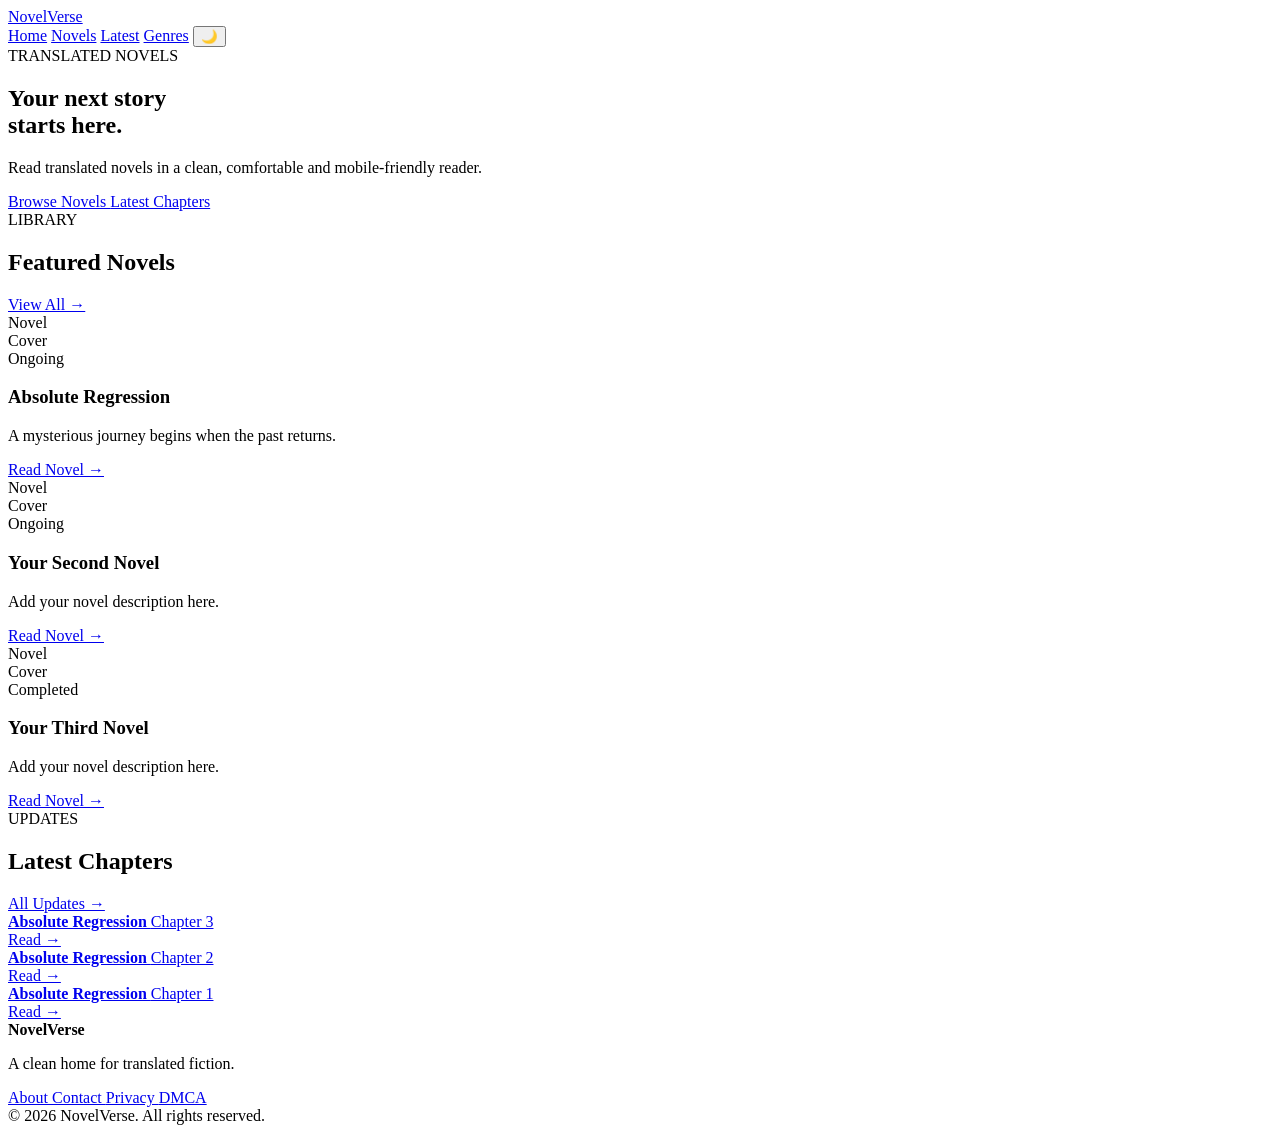
==== index.html @ ca8df64e "Create index.html" ====
<!DOCTYPE html>
<html lang="en">
<head>
    <meta charset="UTF-8">

    <meta name="viewport"
          content="width=device-width, initial-scale=1.0">

    <meta name="description"
          content="Read translated novels online with a clean and comfortable reading experience.">

    <meta name="robots"
          content="index, follow">

    <title>NovelVerse — Read Translated Novels</title>

    <link rel="stylesheet" href="assets/css/style.css">
</head>

<body>

<header class="site-header">

    <div class="container header-inner">

        <a href="index.html" class="logo">
            NovelVerse
        </a>

        <nav class="nav">

            <a href="index.html">Home</a>

            <a href="novels.html">Novels</a>

            <a href="latest.html">Latest</a>

            <a href="genres.html">Genres</a>

            <button id="themeToggle"
                    class="theme-btn"
                    aria-label="Toggle dark mode">
                🌙
            </button>

        </nav>

    </div>

</header>


<main>

<section class="hero">

    <div class="container hero-content">

        <div>

            <span class="hero-label">
                TRANSLATED NOVELS
            </span>

            <h1>
                Your next story<br>
                starts here.
            </h1>

            <p>
                Read translated novels in a clean,
                comfortable and mobile-friendly reader.
            </p>

            <div class="hero-buttons">

                <a href="novels.html"
                   class="btn primary">
                    Browse Novels
                </a>

                <a href="latest.html"
                   class="btn secondary">
                    Latest Chapters
                </a>

            </div>

        </div>

    </div>

</section>


<section class="section">

    <div class="container">

        <div class="section-heading">

            <div>

                <span class="eyebrow">
                    LIBRARY
                </span>

                <h2>
                    Featured Novels
                </h2>

            </div>

            <a href="novels.html">
                View All →
            </a>

        </div>


        <div class="novel-grid">

            <article class="novel-card">

                <div class="novel-cover">
                    <span>Novel<br>Cover</span>
                </div>

                <div class="novel-info">

                    <span class="badge">
                        Ongoing
                    </span>

                    <h3>
                        Absolute Regression
                    </h3>

                    <p>
                        A mysterious journey begins
                        when the past returns.
                    </p>

                    <a href="novels/absolute-regression/index.html">
                        Read Novel →
                    </a>

                </div>

            </article>


            <article class="novel-card">

                <div class="novel-cover">
                    <span>Novel<br>Cover</span>
                </div>

                <div class="novel-info">

                    <span class="badge">
                        Ongoing
                    </span>

                    <h3>
                        Your Second Novel
                    </h3>

                    <p>
                        Add your novel description here.
                    </p>

                    <a href="#">
                        Read Novel →
                    </a>

                </div>

            </article>


            <article class="novel-card">

                <div class="novel-cover">
                    <span>Novel<br>Cover</span>
                </div>

                <div class="novel-info">

                    <span class="badge">
                        Completed
                    </span>

                    <h3>
                        Your Third Novel
                    </h3>

                    <p>
                        Add your novel description here.
                    </p>

                    <a href="#">
                        Read Novel →
                    </a>

                </div>

            </article>

        </div>

    </div>

</section>


<section class="section latest-section">

    <div class="container">

        <div class="section-heading">

            <div>

                <span class="eyebrow">
                    UPDATES
                </span>

                <h2>
                    Latest Chapters
                </h2>

            </div>

            <a href="latest.html">
                All Updates →
            </a>

        </div>


        <div class="chapter-list">

            <a href="#"
               class="chapter-row">

                <div>
                    <strong>
                        Absolute Regression
                    </strong>

                    <span>
                        Chapter 3
                    </span>
                </div>

                <span>
                    Read →
                </span>

            </a>


            <a href="#"
               class="chapter-row">

                <div>
                    <strong>
                        Absolute Regression
                    </strong>

                    <span>
                        Chapter 2
                    </span>
                </div>

                <span>
                    Read →
                </span>

            </a>


            <a href="#"
               class="chapter-row">

                <div>
                    <strong>
                        Absolute Regression
                    </strong>

                    <span>
                        Chapter 1
                    </span>
                </div>

                <span>
                    Read →
                </span>

            </a>

        </div>

    </div>

</section>

</main>


<footer class="footer">

    <div class="container footer-inner">

        <div>

            <strong>
                NovelVerse
            </strong>

            <p>
                A clean home for translated fiction.
            </p>

        </div>


        <div class="footer-links">

            <a href="about.html">
                About
            </a>

            <a href="contact.html">
                Contact
            </a>

            <a href="privacy.html">
                Privacy
            </a>

            <a href="dmca.html">
                DMCA
            </a>

        </div>

    </div>

    <div class="container copyright">

        © 2026 NovelVerse. All rights reserved.

    </div>

</footer>


<script src="assets/js/main.js"></script>

</body>
</html>
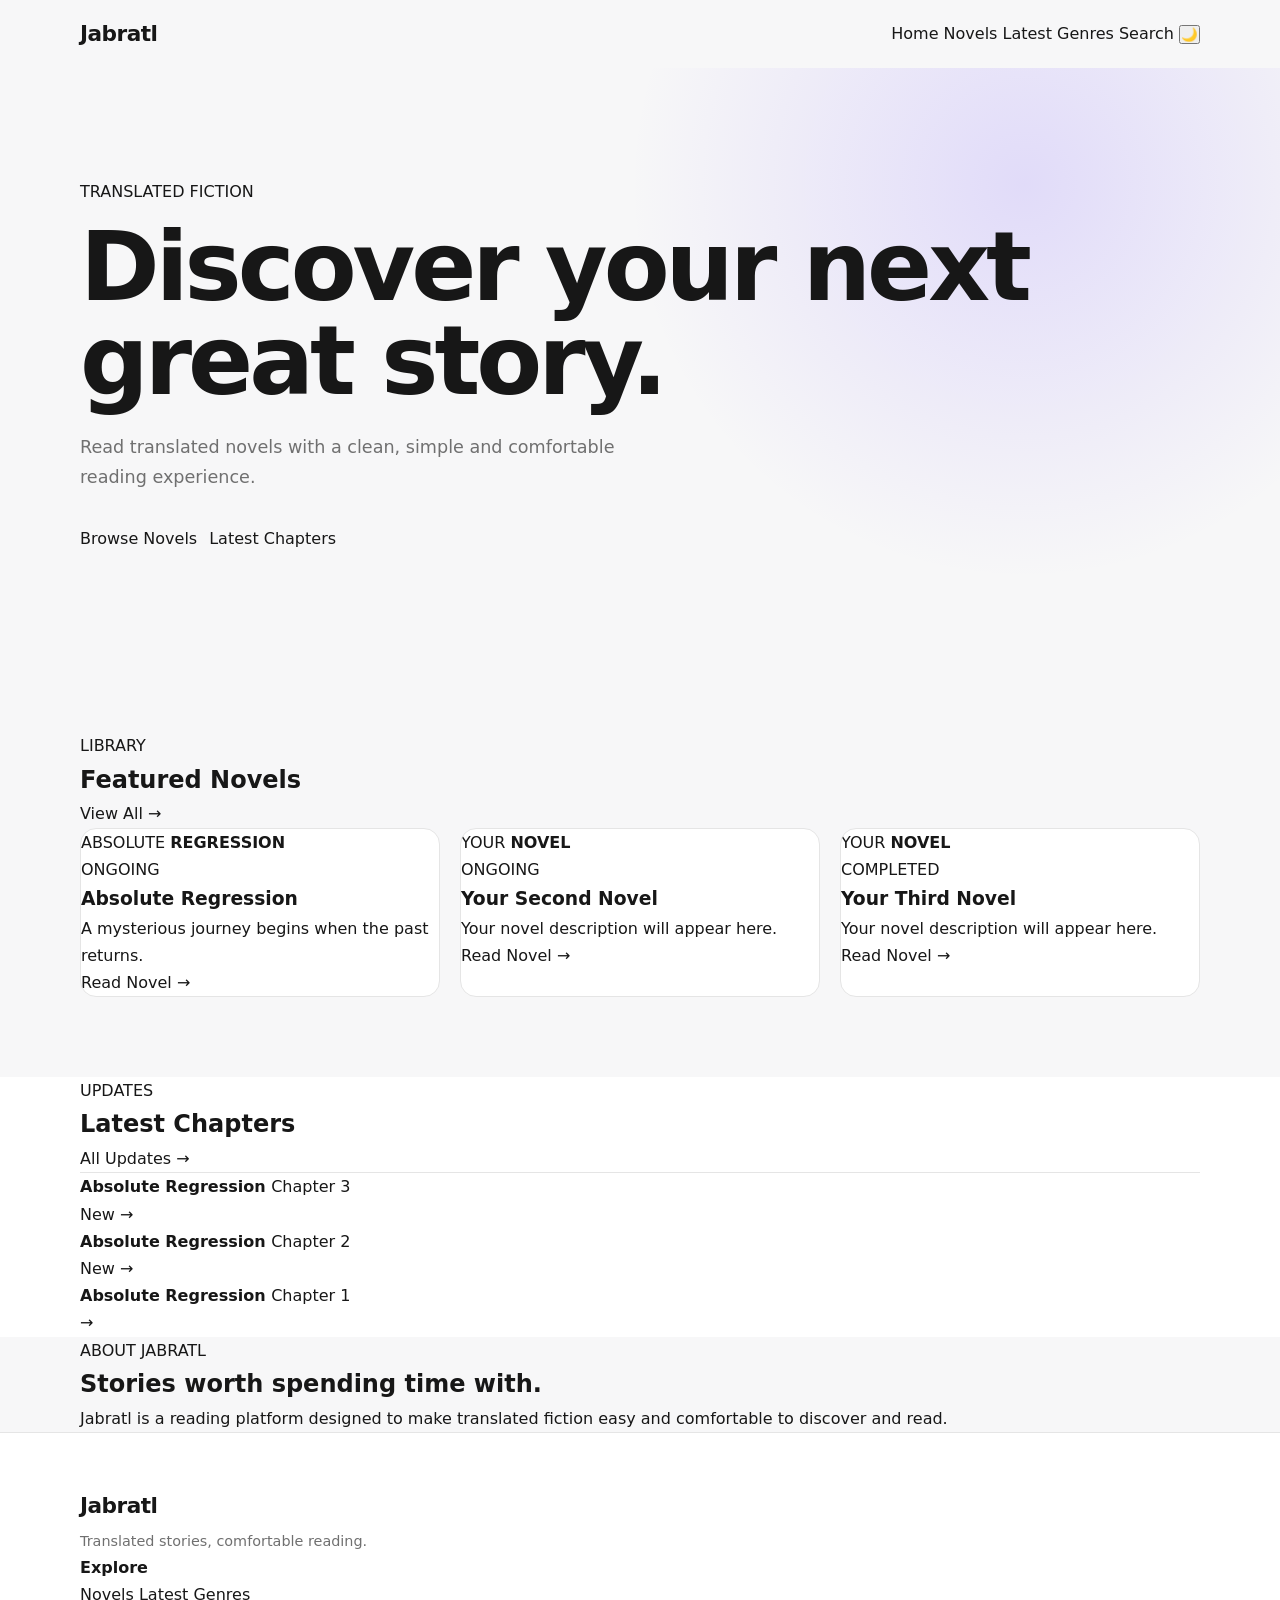
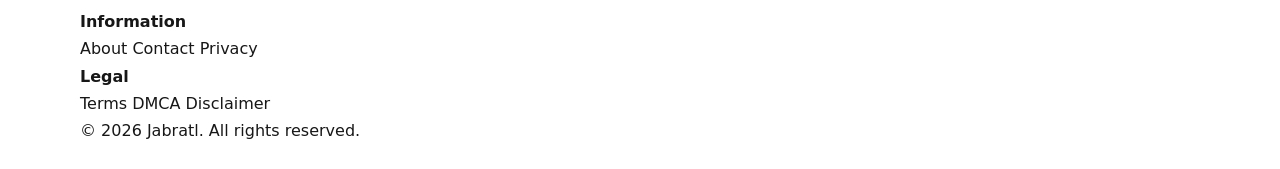
==== commit 1a2a9863: "Update index.html" ====
--- a/index.html
+++ b/index.html
@@ -1,46 +1,73 @@
 <!DOCTYPE html>
 <html lang="en">
+
 <head>
+
     <meta charset="UTF-8">
 
     <meta name="viewport"
           content="width=device-width, initial-scale=1.0">
 
     <meta name="description"
-          content="Read translated novels online with a clean and comfortable reading experience.">
+          content="Jabratl — Read translated novels online in a clean and comfortable reading environment.">
 
     <meta name="robots"
           content="index, follow">
 
-    <title>NovelVerse — Read Translated Novels</title>
-
-    <link rel="stylesheet" href="assets/css/style.css">
+    <meta name="theme-color"
+          content="#111111">
+
+    <title>Jabratl — Read Translated Novels</title>
+
+    <link rel="stylesheet"
+          href="assets/css/style.css">
+
 </head>
 
+
 <body>
 
-<header class="site-header">
+<header class="header">
 
     <div class="container header-inner">
 
-        <a href="index.html" class="logo">
-            NovelVerse
+        <a href="index.html"
+           class="logo">
+
+            Jabratl
+
         </a>
 
-        <nav class="nav">
-
-            <a href="index.html">Home</a>
-
-            <a href="novels.html">Novels</a>
-
-            <a href="latest.html">Latest</a>
-
-            <a href="genres.html">Genres</a>
-
-            <button id="themeToggle"
-                    class="theme-btn"
-                    aria-label="Toggle dark mode">
+
+        <nav class="navigation">
+
+            <a href="index.html">
+                Home
+            </a>
+
+            <a href="novels.html">
+                Novels
+            </a>
+
+            <a href="latest.html">
+                Latest
+            </a>
+
+            <a href="genres.html">
+                Genres
+            </a>
+
+            <a href="search.html">
+                Search
+            </a>
+
+            <button
+                id="themeToggle"
+                class="theme-toggle"
+                aria-label="Toggle dark mode">
+
                 🌙
+
             </button>
 
         </nav>
@@ -52,36 +79,52 @@
 
 <main>
 
+
+<!-- HERO -->
+
 <section class="hero">
 
-    <div class="container hero-content">
-
-        <div>
-
-            <span class="hero-label">
-                TRANSLATED NOVELS
-            </span>
+    <div class="container hero-container">
+
+        <div class="hero-text">
+
+            <div class="hero-tag">
+                TRANSLATED FICTION
+            </div>
+
 
             <h1>
-                Your next story<br>
-                starts here.
+
+                Discover your next
+                <span>great story.</span>
+
             </h1>
 
+
             <p>
-                Read translated novels in a clean,
-                comfortable and mobile-friendly reader.
+
+                Read translated novels with a
+                clean, simple and comfortable
+                reading experience.
+
             </p>
 
+
             <div class="hero-buttons">
 
                 <a href="novels.html"
-                   class="btn primary">
+                   class="button button-primary">
+
                     Browse Novels
+
                 </a>
 
+
                 <a href="latest.html"
-                   class="btn secondary">
+                   class="button button-outline">
+
                     Latest Chapters
+
                 </a>
 
             </div>
@@ -93,17 +136,20 @@
 </section>
 
 
+
+<!-- FEATURED NOVELS -->
+
 <section class="section">
 
     <div class="container">
 
-        <div class="section-heading">
+        <div class="section-header">
 
             <div>
 
-                <span class="eyebrow">
+                <div class="small-title">
                     LIBRARY
-                </span>
+                </div>
 
                 <h2>
                     Featured Novels
@@ -111,38 +157,68 @@
 
             </div>
 
-            <a href="novels.html">
+
+            <a href="novels.html"
+               class="view-all">
+
                 View All →
-            </a>
-
-        </div>
+
+            </a>
+
+        </div>
+
 
 
         <div class="novel-grid">
 
+
+            <!-- NOVEL 1 -->
+
             <article class="novel-card">
 
-                <div class="novel-cover">
-                    <span>Novel<br>Cover</span>
-                </div>
-
-                <div class="novel-info">
-
-                    <span class="badge">
-                        Ongoing
-                    </span>
+                <a href="novels/absolute-regression/index.html"
+                   class="cover">
+
+                    <div class="cover-placeholder">
+
+                        <span>
+                            ABSOLUTE
+                        </span>
+
+                        <strong>
+                            REGRESSION
+                        </strong>
+
+                    </div>
+
+                </a>
+
+
+                <div class="novel-content">
+
+                    <div class="status">
+                        ONGOING
+                    </div>
+
 
                     <h3>
                         Absolute Regression
                     </h3>
 
+
                     <p>
+
                         A mysterious journey begins
                         when the past returns.
+
                     </p>
 
-                    <a href="novels/absolute-regression/index.html">
+
+                    <a href="novels/absolute-regression/index.html"
+                       class="read-link">
+
                         Read Novel →
+
                     </a>
 
                 </div>
@@ -150,28 +226,54 @@
             </article>
 
 
+
+            <!-- NOVEL 2 -->
+
             <article class="novel-card">
 
-                <div class="novel-cover">
-                    <span>Novel<br>Cover</span>
-                </div>
-
-                <div class="novel-info">
-
-                    <span class="badge">
-                        Ongoing
-                    </span>
+                <a href="#"
+                   class="cover">
+
+                    <div class="cover-placeholder">
+
+                        <span>
+                            YOUR
+                        </span>
+
+                        <strong>
+                            NOVEL
+                        </strong>
+
+                    </div>
+
+                </a>
+
+
+                <div class="novel-content">
+
+                    <div class="status">
+                        ONGOING
+                    </div>
+
 
                     <h3>
                         Your Second Novel
                     </h3>
 
+
                     <p>
-                        Add your novel description here.
+
+                        Your novel description
+                        will appear here.
+
                     </p>
 
-                    <a href="#">
+
+                    <a href="#"
+                       class="read-link">
+
                         Read Novel →
+
                     </a>
 
                 </div>
@@ -179,28 +281,54 @@
             </article>
 
 
+
+            <!-- NOVEL 3 -->
+
             <article class="novel-card">
 
-                <div class="novel-cover">
-                    <span>Novel<br>Cover</span>
-                </div>
-
-                <div class="novel-info">
-
-                    <span class="badge">
-                        Completed
-                    </span>
+                <a href="#"
+                   class="cover">
+
+                    <div class="cover-placeholder">
+
+                        <span>
+                            YOUR
+                        </span>
+
+                        <strong>
+                            NOVEL
+                        </strong>
+
+                    </div>
+
+                </a>
+
+
+                <div class="novel-content">
+
+                    <div class="status">
+                        COMPLETED
+                    </div>
+
 
                     <h3>
                         Your Third Novel
                     </h3>
 
+
                     <p>
-                        Add your novel description here.
+
+                        Your novel description
+                        will appear here.
+
                     </p>
 
-                    <a href="#">
+
+                    <a href="#"
+                       class="read-link">
+
                         Read Novel →
+
                     </a>
 
                 </div>
@@ -214,17 +342,20 @@
 </section>
 
 
-<section class="section latest-section">
+
+<!-- LATEST CHAPTERS -->
+
+<section class="latest-section">
 
     <div class="container">
 
-        <div class="section-heading">
+        <div class="section-header">
 
             <div>
 
-                <span class="eyebrow">
+                <div class="small-title">
                     UPDATES
-                </span>
+                </div>
 
                 <h2>
                     Latest Chapters
@@ -232,19 +363,26 @@
 
             </div>
 
-            <a href="latest.html">
+
+            <a href="latest.html"
+               class="view-all">
+
                 All Updates →
-            </a>
-
-        </div>
+
+            </a>
+
+        </div>
+
 
 
         <div class="chapter-list">
 
+
             <a href="#"
-               class="chapter-row">
+               class="chapter">
 
                 <div>
+
                     <strong>
                         Absolute Regression
                     </strong>
@@ -252,19 +390,29 @@
                     <span>
                         Chapter 3
                     </span>
-                </div>
-
-                <span>
-                    Read →
-                </span>
-
-            </a>
+
+                </div>
+
+
+                <div class="chapter-right">
+
+                    <span>
+                        New
+                    </span>
+
+                    →
+
+                </div>
+
+            </a>
+
 
 
             <a href="#"
-               class="chapter-row">
+               class="chapter">
 
                 <div>
+
                     <strong>
                         Absolute Regression
                     </strong>
@@ -272,19 +420,29 @@
                     <span>
                         Chapter 2
                     </span>
-                </div>
-
-                <span>
-                    Read →
-                </span>
-
-            </a>
+
+                </div>
+
+
+                <div class="chapter-right">
+
+                    <span>
+                        New
+                    </span>
+
+                    →
+
+                </div>
+
+            </a>
+
 
 
             <a href="#"
-               class="chapter-row">
+               class="chapter">
 
                 <div>
+
                     <strong>
                         Absolute Regression
                     </strong>
@@ -292,11 +450,15 @@
                     <span>
                         Chapter 1
                     </span>
-                </div>
-
-                <span>
-                    Read →
-                </span>
+
+                </div>
+
+
+                <div class="chapter-right">
+
+                    →
+
+                </div>
 
             </a>
 
@@ -306,27 +468,95 @@
 
 </section>
 
+
+
+<!-- ABOUT -->
+
+<section class="about-section">
+
+    <div class="container about-container">
+
+        <div>
+
+            <div class="small-title">
+                ABOUT JABRATL
+            </div>
+
+            <h2>
+                Stories worth spending
+                time with.
+            </h2>
+
+        </div>
+
+
+        <p>
+
+            Jabratl is a reading platform
+            designed to make translated
+            fiction easy and comfortable
+            to discover and read.
+
+        </p>
+
+    </div>
+
+</section>
+
+
 </main>
 
 
+
+<!-- FOOTER -->
+
 <footer class="footer">
 
-    <div class="container footer-inner">
-
-        <div>
-
-            <strong>
-                NovelVerse
-            </strong>
+    <div class="container footer-top">
+
+
+        <div class="footer-brand">
+
+            <div class="logo">
+                Jabratl
+            </div>
 
             <p>
-                A clean home for translated fiction.
+                Translated stories,
+                comfortable reading.
             </p>
 
         </div>
 
 
-        <div class="footer-links">
+
+        <div class="footer-column">
+
+            <h4>
+                Explore
+            </h4>
+
+            <a href="novels.html">
+                Novels
+            </a>
+
+            <a href="latest.html">
+                Latest
+            </a>
+
+            <a href="genres.html">
+                Genres
+            </a>
+
+        </div>
+
+
+
+        <div class="footer-column">
+
+            <h4>
+                Information
+            </h4>
 
             <a href="about.html">
                 About
@@ -340,24 +570,46 @@
                 Privacy
             </a>
 
+        </div>
+
+
+
+        <div class="footer-column">
+
+            <h4>
+                Legal
+            </h4>
+
+            <a href="terms.html">
+                Terms
+            </a>
+
             <a href="dmca.html">
                 DMCA
             </a>
 
-        </div>
+            <a href="disclaimer.html">
+                Disclaimer
+            </a>
+
+        </div>
+
 
     </div>
 
-    <div class="container copyright">
-
-        © 2026 NovelVerse. All rights reserved.
+
+    <div class="container footer-bottom">
+
+        © 2026 Jabratl. All rights reserved.
 
     </div>
 
 </footer>
 
 
+
 <script src="assets/js/main.js"></script>
 
 </body>
+
 </html>
--- a/assets/css/style.css
+++ b/assets/css/style.css
@@ -0,0 +1,445 @@
+:root {
+    --bg: #f7f7f8;
+    --surface: #ffffff;
+    --text: #171717;
+    --muted: #707070;
+    --border: #e5e5e5;
+    --accent: #6d4aff;
+    --accent-dark: #5536d6;
+    --header: rgba(255,255,255,.88);
+}
+
+* {
+    box-sizing: border-box;
+    margin: 0;
+    padding: 0;
+}
+
+html {
+    scroll-behavior: smooth;
+}
+
+body {
+    font-family:
+        Inter,
+        system-ui,
+        -apple-system,
+        BlinkMacSystemFont,
+        "Segoe UI",
+        sans-serif;
+
+    background: var(--bg);
+    color: var(--text);
+    line-height: 1.7;
+}
+
+a {
+    color: inherit;
+    text-decoration: none;
+}
+
+.container {
+    width: min(1120px, calc(100% - 32px));
+    margin: auto;
+}
+
+
+/* HEADER */
+
+.site-header {
+    position: sticky;
+    top: 0;
+    z-index: 100;
+
+    background: var(--header);
+    backdrop-filter: blur(12px);
+
+    border-bottom: 1px solid var(--border);
+}
+
+.header-inner {
+    height: 68px;
+
+    display: flex;
+    align-items: center;
+    justify-content: space-between;
+}
+
+.logo {
+    font-size: 1.35rem;
+    font-weight: 800;
+    letter-spacing: -0.5px;
+}
+
+.nav {
+    display: flex;
+    align-items: center;
+    gap: 22px;
+}
+
+.nav a {
+    font-size: .92rem;
+    color: var(--muted);
+}
+
+.nav a:hover {
+    color: var(--text);
+}
+
+.theme-btn {
+    border: 1px solid var(--border);
+    background: var(--surface);
+
+    width: 38px;
+    height: 38px;
+
+    border-radius: 50%;
+
+    cursor: pointer;
+}
+
+
+/* HERO */
+
+.hero {
+    padding: 110px 0 100px;
+
+    background:
+        radial-gradient(
+            circle at 80% 20%,
+            rgba(109,74,255,.16),
+            transparent 35%
+        );
+}
+
+.hero-content {
+    max-width: 850px;
+}
+
+.hero-label,
+.eyebrow {
+    color: var(--accent);
+
+    font-size: .75rem;
+    font-weight: 800;
+
+    letter-spacing: 2px;
+}
+
+.hero h1 {
+    margin-top: 15px;
+
+    font-size:
+        clamp(3rem, 8vw, 6rem);
+
+    line-height: .98;
+
+    letter-spacing: -4px;
+}
+
+.hero p {
+    max-width: 580px;
+
+    margin-top: 25px;
+
+    color: var(--muted);
+
+    font-size: 1.1rem;
+}
+
+.hero-buttons {
+    display: flex;
+    gap: 12px;
+
+    margin-top: 32px;
+
+    flex-wrap: wrap;
+}
+
+.btn {
+    display: inline-flex;
+
+    padding: 12px 20px;
+
+    border-radius: 10px;
+
+    font-weight: 700;
+}
+
+.primary {
+    background: var(--accent);
+    color: white;
+}
+
+.primary:hover {
+    background: var(--accent-dark);
+}
+
+.secondary {
+    background: var(--surface);
+    border: 1px solid var(--border);
+}
+
+
+/* SECTIONS */
+
+.section {
+    padding: 80px 0;
+}
+
+.section-heading {
+    display: flex;
+
+    justify-content: space-between;
+    align-items: end;
+
+    margin-bottom: 30px;
+}
+
+.section-heading h2 {
+    margin-top: 5px;
+
+    font-size: 2rem;
+
+    letter-spacing: -1px;
+}
+
+.section-heading > a {
+    color: var(--accent);
+    font-weight: 700;
+}
+
+
+/* NOVELS */
+
+.novel-grid {
+    display: grid;
+
+    grid-template-columns:
+        repeat(3, 1fr);
+
+    gap: 20px;
+}
+
+.novel-card {
+    overflow: hidden;
+
+    background: var(--surface);
+
+    border: 1px solid var(--border);
+
+    border-radius: 16px;
+
+    transition:
+        transform .2s,
+        box-shadow .2s;
+}
+
+.novel-card:hover {
+    transform: translateY(-4px);
+
+    box-shadow:
+        0 12px 35px rgba(0,0,0,.08);
+}
+
+.novel-cover {
+    aspect-ratio: 3 / 4;
+
+    display: grid;
+    place-items: center;
+
+    background:
+        linear-gradient(
+            135deg,
+            #171717,
+            #4a4a4a
+        );
+
+    color: white;
+
+    font-size: 1.3rem;
+
+    font-weight: 800;
+
+    text-align: center;
+}
+
+.novel-info {
+    padding: 20px;
+}
+
+.badge {
+    display: inline-block;
+
+    padding: 4px 9px;
+
+    border-radius: 20px;
+
+    background: rgba(109,74,255,.1);
+
+    color: var(--accent);
+
+    font-size: .72rem;
+
+    font-weight: 800;
+}
+
+.novel-info h3 {
+    margin-top: 10px;
+
+    font-size: 1.2rem;
+}
+
+.novel-info p {
+    margin: 8px 0 15px;
+
+    color: var(--muted);
+
+    font-size: .9rem;
+}
+
+.novel-info a {
+    color: var(--accent);
+
+    font-weight: 700;
+
+    font-size: .9rem;
+}
+
+
+/* CHAPTERS */
+
+.latest-section {
+    background: var(--surface);
+}
+
+.chapter-list {
+    border-top: 1px solid var(--border);
+}
+
+.chapter-row {
+    display: flex;
+
+    justify-content: space-between;
+    align-items: center;
+
+    padding: 20px 0;
+
+    border-bottom: 1px solid var(--border);
+}
+
+.chapter-row div {
+    display: flex;
+
+    flex-direction: column;
+}
+
+.chapter-row span {
+    color: var(--muted);
+
+    font-size: .85rem;
+}
+
+.chapter-row > span {
+    color: var(--accent);
+
+    font-weight: 700;
+}
+
+
+/* FOOTER */
+
+.footer {
+    padding: 55px 0 25px;
+
+    border-top: 1px solid var(--border);
+
+    background: var(--surface);
+}
+
+.footer-inner {
+    display: flex;
+
+    justify-content: space-between;
+
+    gap: 30px;
+}
+
+.footer p {
+    margin-top: 5px;
+
+    color: var(--muted);
+
+    font-size: .9rem;
+}
+
+.footer-links {
+    display: flex;
+
+    gap: 18px;
+
+    flex-wrap: wrap;
+
+    color: var(--muted);
+
+    font-size: .9rem;
+}
+
+.copyright {
+    margin-top: 40px;
+
+    padding-top: 20px;
+
+    border-top: 1px solid var(--border);
+
+    color: var(--muted);
+
+    font-size: .8rem;
+}
+
+
+/* DARK MODE */
+
+body.dark {
+    --bg: #101010;
+    --surface: #181818;
+    --text: #f4f4f4;
+    --muted: #a0a0a0;
+    --border: #2a2a2a;
+    --header: rgba(16,16,16,.9);
+}
+
+
+/* MOBILE */
+
+@media (max-width: 800px) {
+
+    .nav {
+        gap: 12px;
+    }
+
+    .nav a {
+        display: none;
+    }
+
+    .hero {
+        padding: 80px 0;
+    }
+
+    .hero h1 {
+        letter-spacing: -2px;
+    }
+
+    .novel-grid {
+        grid-template-columns: 1fr;
+    }
+
+    .section {
+        padding: 60px 0;
+    }
+
+    .footer-inner {
+        flex-direction: column;
+    }
+
+}
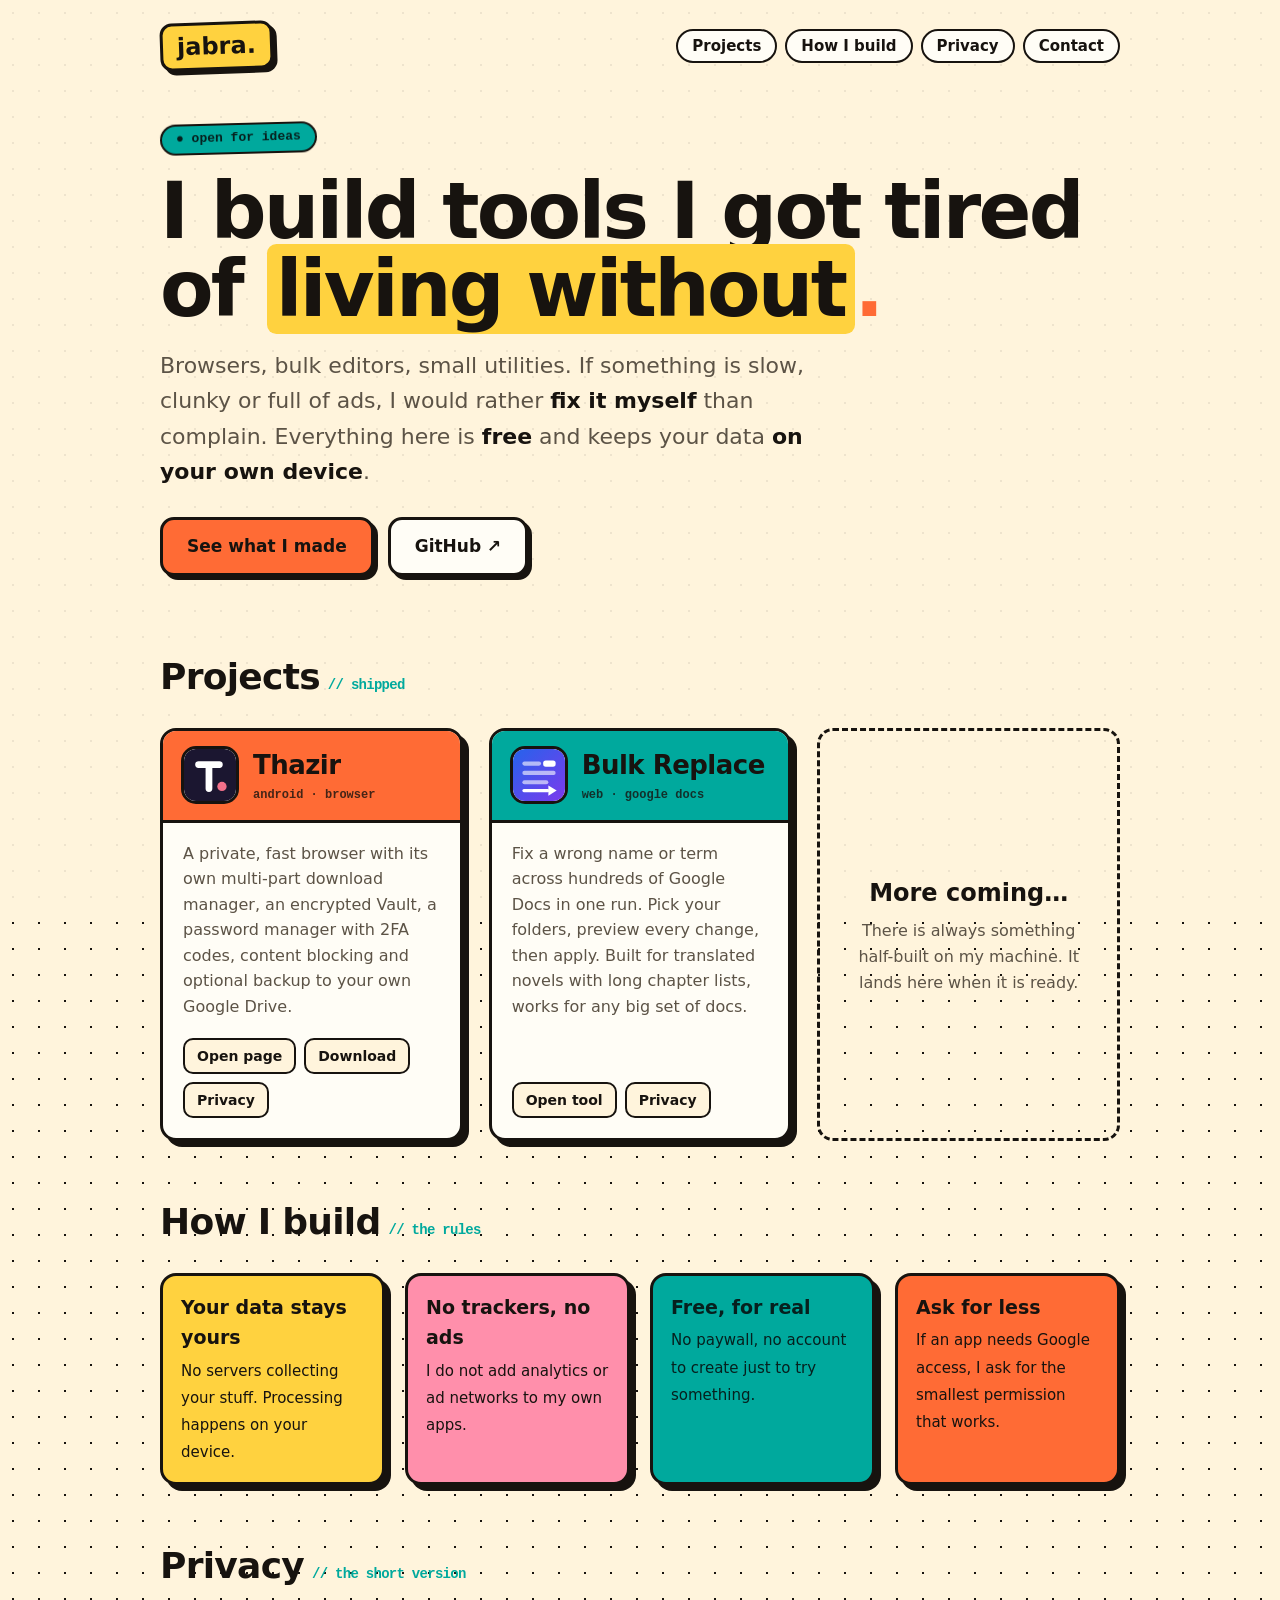
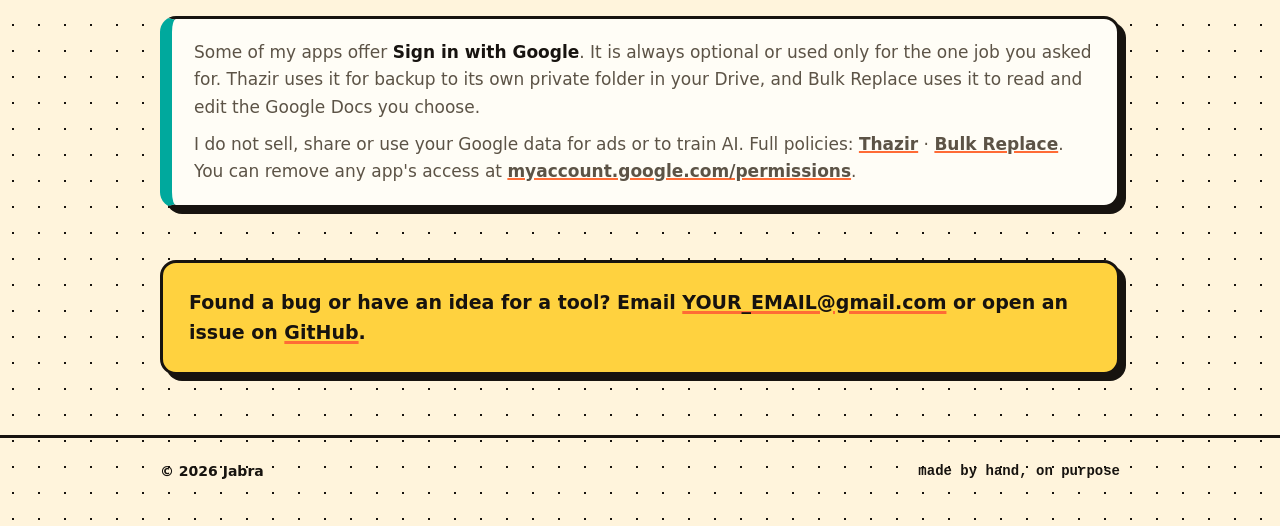
==== commit 807464d3: "Update index.html" ====
--- a/index.html
+++ b/index.html
@@ -1,615 +1,168 @@
 <!DOCTYPE html>
 <html lang="en">
+<head>
+<meta charset="utf-8">
+<meta name="viewport" content="width=device-width,initial-scale=1,viewport-fit=cover">
+<title>Jabra: I build tools I got tired of living without</title>
+<meta name="description" content="Jabra's corner of the internet: Thazir, a private Android browser, Bulk Replace, a bulk find-and-replace for Google Docs, and whatever I build next.">
+<link rel="icon" href="data:image/svg+xml,%3Csvg xmlns='http://www.w3.org/2000/svg' viewBox='0 0 100 100'%3E%3Crect width='100' height='100' rx='24' fill='%23ff6b35'/%3E%3Cpath d='M28 30h40M48 30v44' stroke='white' stroke-width='12' stroke-linecap='round'/%3E%3C/svg%3E">
+<style>
+:root{--paper:#fff4dc;--card:#fffdf6;--ink:#17130f;--mut:#5c5346;--or:#ff6b35;--tl:#00a99d;--yl:#ffd23f;--pk:#ff8fab;--sh:6px 6px 0 var(--ink)}
+@media(prefers-color-scheme:dark){:root{--paper:#15120e;--card:#1f1a14;--ink:#f6ead2;--mut:#b8ab94;--or:#ff7a45;--tl:#2dd4c4;--yl:#ffd23f;--pk:#ff8fab;--sh:6px 6px 0 #000}}
+*{box-sizing:border-box}
+html{scroll-behavior:smooth}
+body{margin:0;background:var(--paper);color:var(--ink);font:17px/1.6 "Trebuchet MS",system-ui,-apple-system,"Segoe UI",Roboto,Arial,sans-serif;padding:env(safe-area-inset-top) 0 env(safe-area-inset-bottom);
+background-image:radial-gradient(var(--ink) 1px,transparent 1.2px);background-size:26px 26px;background-position:0 0;background-attachment:local}
+body::before{content:"";position:fixed;inset:0;background:var(--paper);opacity:.93;z-index:-1}
+a{color:inherit}
+.w{max-width:1000px;margin:0 auto;padding:0 20px}
+.mono{font-family:ui-monospace,SFMono-Regular,Menlo,Consolas,"Liberation Mono",monospace}
+.box{background:var(--card);border:3px solid var(--ink);border-radius:16px;box-shadow:var(--sh)}
+nav{display:flex;justify-content:space-between;align-items:center;gap:12px;flex-wrap:wrap;padding:22px 0 8px}
+.brand{font-weight:900;font-size:24px;text-decoration:none;background:var(--yl);color:#17130f;border:3px solid var(--ink);border-radius:12px;padding:2px 14px;box-shadow:4px 4px 0 var(--ink);transform:rotate(-2deg);display:inline-block}
+nav .links{display:flex;gap:8px;flex-wrap:wrap}
+nav .links a{font-weight:700;font-size:15px;text-decoration:none;border:2.5px solid var(--ink);border-radius:999px;padding:3px 14px;background:var(--card)}
+nav .links a:hover{background:var(--or);color:#17130f}
+.hero{padding:44px 0 26px}
+.sticker{display:inline-block;font-size:13px;font-weight:700;background:var(--tl);color:#06201e;border:2.5px solid var(--ink);border-radius:999px;padding:3px 14px;margin-bottom:18px;transform:rotate(-1.5deg)}
+h1{font-size:clamp(40px,9vw,78px);line-height:1;margin:0 0 20px;font-weight:900;letter-spacing:-.035em}
+h1 mark{background:var(--yl);color:#17130f;padding:0 .12em;border-radius:.12em;box-decoration-break:clone;-webkit-box-decoration-break:clone}
+h1 .u{color:var(--or)}
+.lead{font-size:clamp(18px,3.6vw,22px);color:var(--mut);max-width:680px;margin:0 0 28px}
+.lead b{color:var(--ink)}
+.btns{display:flex;gap:14px;flex-wrap:wrap}
+.b{display:inline-block;padding:13px 24px;font-weight:800;text-decoration:none;border:3px solid var(--ink);border-radius:14px;box-shadow:4px 4px 0 var(--ink);transition:transform .12s,box-shadow .12s}
+.b:hover{transform:translate(3px,3px);box-shadow:1px 1px 0 var(--ink)}
+.b.p{background:var(--or);color:#17130f}
+.b.s{background:var(--card)}
+section{padding:46px 0 6px}
+h2{font-size:clamp(26px,5vw,36px);margin:0 0 22px;font-weight:900;letter-spacing:-.02em}
+h2 small{font-size:14px;font-weight:700;margin-left:8px;color:var(--tl)}
+.proj{display:grid;grid-template-columns:repeat(auto-fit,minmax(290px,1fr));gap:26px}
+.card{padding:0;display:flex;flex-direction:column;overflow:hidden;transition:transform .15s}
+.card:hover{transform:translate(-2px,-2px)}
+.card .top{padding:14px 18px;border-bottom:3px solid var(--ink);display:flex;align-items:center;gap:14px}
+.card.t1 .top{background:var(--or)}
+.card.t2 .top{background:var(--tl)}
+.card .top h3{margin:0;font-size:26px;font-weight:900;color:#17130f;letter-spacing:-.02em}
+.card .top .tags{font-size:12px;font-weight:700;color:#17130f;opacity:.8}
+.ic{width:58px;height:58px;flex:none;border:3px solid var(--ink);border-radius:15px;background:#fff}
+.card .bd{padding:18px 20px 20px;display:flex;flex-direction:column;flex:1}
+.card p{margin:0 0 18px;color:var(--mut);font-size:16px}
+.row{margin-top:auto;display:flex;flex-wrap:wrap;gap:8px}
+.row a{font-weight:800;font-size:14px;text-decoration:none;border:2.5px solid var(--ink);border-radius:10px;padding:5px 12px;background:var(--paper)}
+.row a:hover{background:var(--yl);color:#17130f}
+.soon{border-style:dashed;box-shadow:none;background:transparent;padding:24px;text-align:center;justify-content:center;align-items:center}
+.soon h3{margin:0 0 6px;font-size:24px;font-weight:900}
+.soon p{margin:0;color:var(--mut)}
+.rules{display:grid;grid-template-columns:repeat(auto-fit,minmax(220px,1fr));gap:20px}
+.rule{padding:16px 18px}
+.rule:nth-child(1){background:var(--yl);color:#17130f}
+.rule:nth-child(2){background:var(--pk);color:#17130f}
+.rule:nth-child(3){background:var(--tl);color:#06201e}
+.rule:nth-child(4){background:var(--or);color:#17130f}
+.rule b{display:block;font-size:19px;font-weight:900;margin-bottom:4px}
+.rule span{font-size:15px}
+.priv{padding:20px 22px;border-left-width:12px;border-left-color:var(--tl)}
+.priv p{margin:0 0 10px;color:var(--mut)}.priv p:last-child{margin:0}
+.priv b{color:var(--ink)}
+.priv a{font-weight:800;text-decoration-thickness:2px;text-decoration-color:var(--or)}
+.contact{padding:24px 26px;background:var(--yl);color:#17130f}
+.contact p{margin:0;font-size:19px;font-weight:600}
+.contact a{font-weight:900;text-decoration-thickness:3px;text-decoration-color:var(--or)}
+footer{margin-top:54px;border-top:3px solid var(--ink);padding:22px 0 44px;font-size:14px;font-weight:700}
+footer .w{display:flex;justify-content:space-between;flex-wrap:wrap;gap:8px}
+@media(prefers-reduced-motion:reduce){.b,.card{transition:none}}
+</style>
+</head>
+<body>
+<div class="w">
+<nav>
+  <a class="brand" href="#top">jabra.</a>
+  <div class="links"><a href="#projects">Projects</a><a href="#how">How I build</a><a href="#privacy">Privacy</a><a href="#contact">Contact</a></div>
+</nav>
 
-<head>
-
-    <meta charset="UTF-8">
-
-    <meta name="viewport"
-          content="width=device-width, initial-scale=1.0">
-
-    <meta name="description"
-          content="Jabratl — Read translated novels online in a clean and comfortable reading environment.">
-
-    <meta name="robots"
-          content="index, follow">
-
-    <meta name="theme-color"
-          content="#111111">
-
-    <title>Jabratl — Read Translated Novels</title>
-
-    <link rel="stylesheet"
-          href="assets/css/style.css">
-
-</head>
-
-
-<body>
-
-<header class="header">
-
-    <div class="container header-inner">
-
-        <a href="index.html"
-           class="logo">
-
-            Jabratl
-
-        </a>
-
-
-        <nav class="navigation">
-
-            <a href="index.html">
-                Home
-            </a>
-
-            <a href="novels.html">
-                Novels
-            </a>
-
-            <a href="latest.html">
-                Latest
-            </a>
-
-            <a href="genres.html">
-                Genres
-            </a>
-
-            <a href="search.html">
-                Search
-            </a>
-
-            <button
-                id="themeToggle"
-                class="theme-toggle"
-                aria-label="Toggle dark mode">
-
-                🌙
-
-            </button>
-
-        </nav>
-
-    </div>
-
+<header class="hero" id="top">
+  <span class="sticker mono">&#9679; open for ideas</span>
+  <h1>I build tools I got tired of <mark>living without</mark><span class="u">.</span></h1>
+  <p class="lead">Browsers, bulk editors, small utilities. If something is slow, clunky or full of ads, I would rather <b>fix it myself</b> than complain. Everything here is <b>free</b> and keeps your data <b>on your own device</b>.</p>
+  <div class="btns">
+    <a class="b p" href="#projects">See what I made</a>
+    <a class="b s" href="https://github.com/jabratl">GitHub &#8599;</a>
+  </div>
 </header>
 
+<section id="projects">
+  <h2>Projects<small class="mono">// shipped</small></h2>
+  <div class="proj">
 
-<main>
+    <article class="box card t1">
+      <div class="top">
+        <svg class="ic" viewBox="0 0 100 100" role="img" aria-label="Thazir icon"><rect width="100" height="100" rx="22" fill="#1b1630"/><path d="M28 30h40M48 30v46" stroke="#fff" stroke-width="13" stroke-linecap="round" fill="none"/><circle cx="73" cy="72" r="9" fill="#f2708a"/></svg>
+        <div><h3>Thazir</h3><div class="tags mono">android &middot; browser</div></div>
+      </div>
+      <div class="bd">
+        <p>A private, fast browser with its own multi-part download manager, an encrypted Vault, a password manager with 2FA codes, content blocking and optional backup to your own Google Drive.</p>
+        <div class="row">
+          <a href="https://jabratl.github.io/thazir/">Open page</a>
+          <a href="https://github.com/jabratl/Thazir/releases/latest">Download</a>
+          <a href="https://jabratl.github.io/thazir/thazir-privacy.html">Privacy</a>
+        </div>
+      </div>
+    </article>
 
+    <article class="box card t2">
+      <div class="top">
+        <svg class="ic" viewBox="0 0 100 100" role="img" aria-label="Bulk Replace icon"><defs><linearGradient id="g" x1="0" y1="0" x2="1" y2="1"><stop offset="0" stop-color="#2563eb"/><stop offset="1" stop-color="#7c3aed"/></linearGradient></defs><rect width="100" height="100" rx="22" fill="url(#g)"/><rect x="18" y="24" width="36" height="8" rx="4" fill="#fff" fill-opacity=".6"/><rect x="58" y="22" width="24" height="12" rx="5" fill="#fff"/><rect x="18" y="42" width="64" height="8" rx="4" fill="#fff" fill-opacity=".6"/><rect x="18" y="60" width="50" height="8" rx="4" fill="#fff" fill-opacity=".6"/><rect x="18" y="77" width="52" height="6" rx="3" fill="#fff"/><path d="M68 70l16 10-16 10z" fill="#fff"/></svg>
+        <div><h3>Bulk Replace</h3><div class="tags mono">web &middot; google docs</div></div>
+      </div>
+      <div class="bd">
+        <p>Fix a wrong name or term across hundreds of Google Docs in one run. Pick your folders, preview every change, then apply. Built for translated novels with long chapter lists, works for any big set of docs.</p>
+        <div class="row">
+          <a href="https://jabratl.github.io/bulk-replace/">Open tool</a>
+          <a href="https://jabratl.github.io/bulk-replace/privacy.html">Privacy</a>
+        </div>
+      </div>
+    </article>
 
-<!-- HERO -->
+    <article class="box card soon">
+      <h3>More coming&hellip;</h3>
+      <p>There is always something half-built on my machine. It lands here when it is ready.</p>
+    </article>
 
-<section class="hero">
-
-    <div class="container hero-container">
-
-        <div class="hero-text">
-
-            <div class="hero-tag">
-                TRANSLATED FICTION
-            </div>
-
-
-            <h1>
-
-                Discover your next
-                <span>great story.</span>
-
-            </h1>
-
-
-            <p>
-
-                Read translated novels with a
-                clean, simple and comfortable
-                reading experience.
-
-            </p>
-
-
-            <div class="hero-buttons">
-
-                <a href="novels.html"
-                   class="button button-primary">
-
-                    Browse Novels
-
-                </a>
-
-
-                <a href="latest.html"
-                   class="button button-outline">
-
-                    Latest Chapters
-
-                </a>
-
-            </div>
-
-        </div>
-
-    </div>
-
+  </div>
 </section>
 
-
-
-<!-- FEATURED NOVELS -->
-
-<section class="section">
-
-    <div class="container">
-
-        <div class="section-header">
-
-            <div>
-
-                <div class="small-title">
-                    LIBRARY
-                </div>
-
-                <h2>
-                    Featured Novels
-                </h2>
-
-            </div>
-
-
-            <a href="novels.html"
-               class="view-all">
-
-                View All →
-
-            </a>
-
-        </div>
-
-
-
-        <div class="novel-grid">
-
-
-            <!-- NOVEL 1 -->
-
-            <article class="novel-card">
-
-                <a href="novels/absolute-regression/index.html"
-                   class="cover">
-
-                    <div class="cover-placeholder">
-
-                        <span>
-                            ABSOLUTE
-                        </span>
-
-                        <strong>
-                            REGRESSION
-                        </strong>
-
-                    </div>
-
-                </a>
-
-
-                <div class="novel-content">
-
-                    <div class="status">
-                        ONGOING
-                    </div>
-
-
-                    <h3>
-                        Absolute Regression
-                    </h3>
-
-
-                    <p>
-
-                        A mysterious journey begins
-                        when the past returns.
-
-                    </p>
-
-
-                    <a href="novels/absolute-regression/index.html"
-                       class="read-link">
-
-                        Read Novel →
-
-                    </a>
-
-                </div>
-
-            </article>
-
-
-
-            <!-- NOVEL 2 -->
-
-            <article class="novel-card">
-
-                <a href="#"
-                   class="cover">
-
-                    <div class="cover-placeholder">
-
-                        <span>
-                            YOUR
-                        </span>
-
-                        <strong>
-                            NOVEL
-                        </strong>
-
-                    </div>
-
-                </a>
-
-
-                <div class="novel-content">
-
-                    <div class="status">
-                        ONGOING
-                    </div>
-
-
-                    <h3>
-                        Your Second Novel
-                    </h3>
-
-
-                    <p>
-
-                        Your novel description
-                        will appear here.
-
-                    </p>
-
-
-                    <a href="#"
-                       class="read-link">
-
-                        Read Novel →
-
-                    </a>
-
-                </div>
-
-            </article>
-
-
-
-            <!-- NOVEL 3 -->
-
-            <article class="novel-card">
-
-                <a href="#"
-                   class="cover">
-
-                    <div class="cover-placeholder">
-
-                        <span>
-                            YOUR
-                        </span>
-
-                        <strong>
-                            NOVEL
-                        </strong>
-
-                    </div>
-
-                </a>
-
-
-                <div class="novel-content">
-
-                    <div class="status">
-                        COMPLETED
-                    </div>
-
-
-                    <h3>
-                        Your Third Novel
-                    </h3>
-
-
-                    <p>
-
-                        Your novel description
-                        will appear here.
-
-                    </p>
-
-
-                    <a href="#"
-                       class="read-link">
-
-                        Read Novel →
-
-                    </a>
-
-                </div>
-
-            </article>
-
-        </div>
-
-    </div>
-
+<section id="how">
+  <h2>How I build<small class="mono">// the rules</small></h2>
+  <div class="rules">
+    <div class="box rule"><b>Your data stays yours</b><span>No servers collecting your stuff. Processing happens on your device.</span></div>
+    <div class="box rule"><b>No trackers, no ads</b><span>I do not add analytics or ad networks to my own apps.</span></div>
+    <div class="box rule"><b>Free, for real</b><span>No paywall, no account to create just to try something.</span></div>
+    <div class="box rule"><b>Ask for less</b><span>If an app needs Google access, I ask for the smallest permission that works.</span></div>
+  </div>
 </section>
 
-
-
-<!-- LATEST CHAPTERS -->
-
-<section class="latest-section">
-
-    <div class="container">
-
-        <div class="section-header">
-
-            <div>
-
-                <div class="small-title">
-                    UPDATES
-                </div>
-
-                <h2>
-                    Latest Chapters
-                </h2>
-
-            </div>
-
-
-            <a href="latest.html"
-               class="view-all">
-
-                All Updates →
-
-            </a>
-
-        </div>
-
-
-
-        <div class="chapter-list">
-
-
-            <a href="#"
-               class="chapter">
-
-                <div>
-
-                    <strong>
-                        Absolute Regression
-                    </strong>
-
-                    <span>
-                        Chapter 3
-                    </span>
-
-                </div>
-
-
-                <div class="chapter-right">
-
-                    <span>
-                        New
-                    </span>
-
-                    →
-
-                </div>
-
-            </a>
-
-
-
-            <a href="#"
-               class="chapter">
-
-                <div>
-
-                    <strong>
-                        Absolute Regression
-                    </strong>
-
-                    <span>
-                        Chapter 2
-                    </span>
-
-                </div>
-
-
-                <div class="chapter-right">
-
-                    <span>
-                        New
-                    </span>
-
-                    →
-
-                </div>
-
-            </a>
-
-
-
-            <a href="#"
-               class="chapter">
-
-                <div>
-
-                    <strong>
-                        Absolute Regression
-                    </strong>
-
-                    <span>
-                        Chapter 1
-                    </span>
-
-                </div>
-
-
-                <div class="chapter-right">
-
-                    →
-
-                </div>
-
-            </a>
-
-        </div>
-
-    </div>
-
+<section id="privacy">
+  <h2>Privacy<small class="mono">// the short version</small></h2>
+  <div class="box priv">
+    <p>Some of my apps offer <b>Sign in with Google</b>. It is always optional or used only for the one job you asked for. Thazir uses it for backup to its own private folder in your Drive, and Bulk Replace uses it to read and edit the Google Docs you choose.</p>
+    <p>I do not sell, share or use your Google data for ads or to train AI. Full policies: <a href="https://jabratl.github.io/thazir/thazir-privacy.html">Thazir</a> &middot; <a href="https://jabratl.github.io/bulk-replace/privacy.html">Bulk Replace</a>. You can remove any app's access at <a href="https://myaccount.google.com/permissions">myaccount.google.com/permissions</a>.</p>
+  </div>
 </section>
 
+<section id="contact">
+  <div class="box contact">
+    <p>Found a bug or have an idea for a tool? Email <a href="mailto:YOUR_EMAIL@gmail.com">YOUR_EMAIL@gmail.com</a> or open an issue on <a href="https://github.com/jabratl">GitHub</a>.</p>
+  </div>
+</section>
+</div>
 
-
-<!-- ABOUT -->
-
-<section class="about-section">
-
-    <div class="container about-container">
-
-        <div>
-
-            <div class="small-title">
-                ABOUT JABRATL
-            </div>
-
-            <h2>
-                Stories worth spending
-                time with.
-            </h2>
-
-        </div>
-
-
-        <p>
-
-            Jabratl is a reading platform
-            designed to make translated
-            fiction easy and comfortable
-            to discover and read.
-
-        </p>
-
-    </div>
-
-</section>
-
-
-</main>
-
-
-
-<!-- FOOTER -->
-
-<footer class="footer">
-
-    <div class="container footer-top">
-
-
-        <div class="footer-brand">
-
-            <div class="logo">
-                Jabratl
-            </div>
-
-            <p>
-                Translated stories,
-                comfortable reading.
-            </p>
-
-        </div>
-
-
-
-        <div class="footer-column">
-
-            <h4>
-                Explore
-            </h4>
-
-            <a href="novels.html">
-                Novels
-            </a>
-
-            <a href="latest.html">
-                Latest
-            </a>
-
-            <a href="genres.html">
-                Genres
-            </a>
-
-        </div>
-
-
-
-        <div class="footer-column">
-
-            <h4>
-                Information
-            </h4>
-
-            <a href="about.html">
-                About
-            </a>
-
-            <a href="contact.html">
-                Contact
-            </a>
-
-            <a href="privacy.html">
-                Privacy
-            </a>
-
-        </div>
-
-
-
-        <div class="footer-column">
-
-            <h4>
-                Legal
-            </h4>
-
-            <a href="terms.html">
-                Terms
-            </a>
-
-            <a href="dmca.html">
-                DMCA
-            </a>
-
-            <a href="disclaimer.html">
-                Disclaimer
-            </a>
-
-        </div>
-
-
-    </div>
-
-
-    <div class="container footer-bottom">
-
-        © 2026 Jabratl. All rights reserved.
-
-    </div>
-
+<footer>
+  <div class="w">
+    <span>&copy; 2026 Jabra</span>
+    <span class="mono">made by hand, on purpose</span>
+  </div>
 </footer>
-
-
-
-<script src="assets/js/main.js"></script>
-
 </body>
-
 </html>
